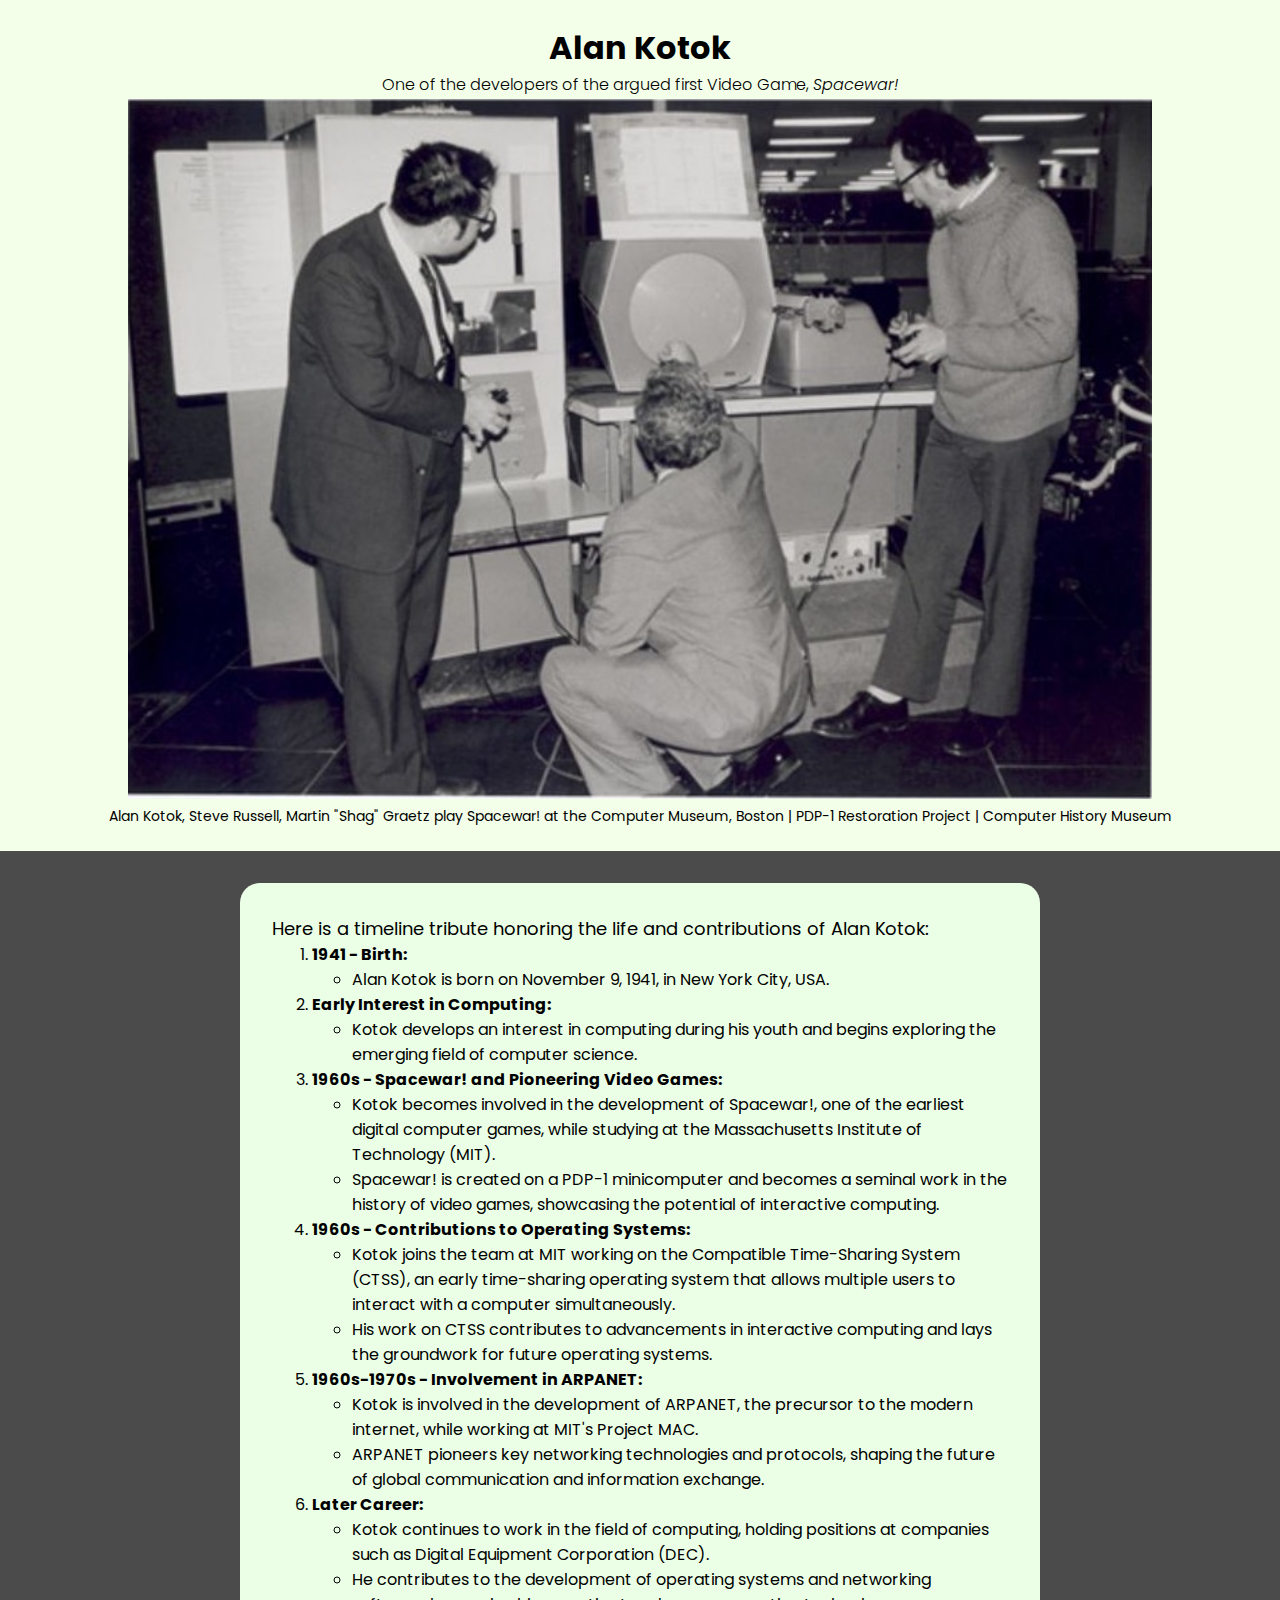
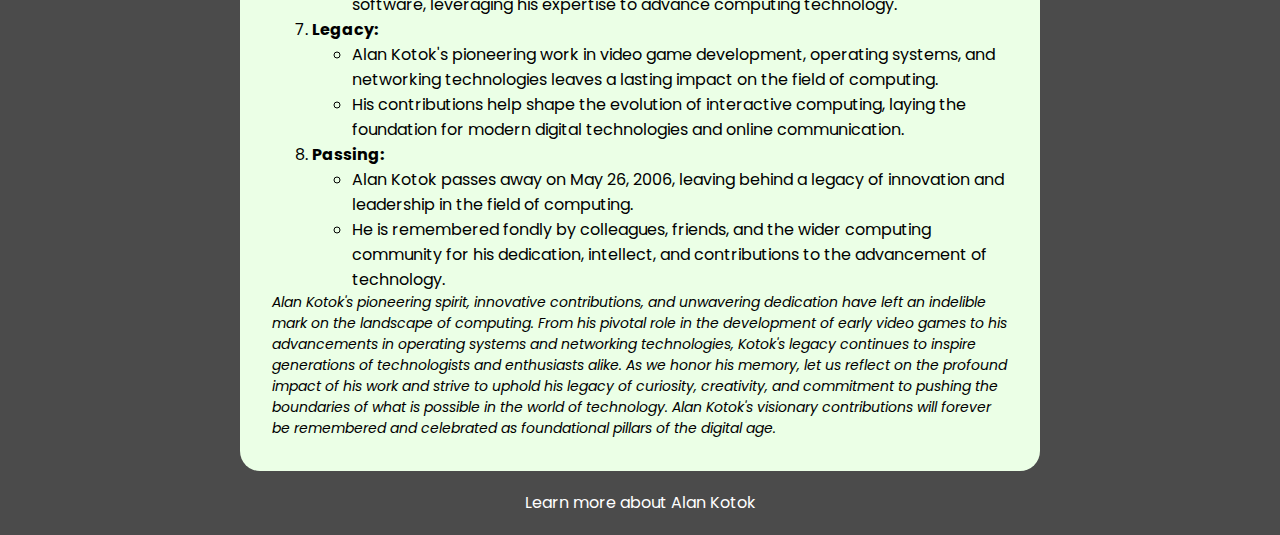
==== index.html @ a442a6fa "Tribute Page for deployment" ====
<!DOCTYPE html>
<html lang="en">
  <head>
    <meta charset="UTF-8" />
    <meta name="viewport" content="width=device-width, initial-scale=1.0" />
    <title>Tribute Page</title>
    <link rel="stylesheet" href="styles/styles.css" />
  </head>
  <body>
    
    <figure id="img-div">
      <section id="title-sect">
        <span id="title">Alan Kotok</span>
        <p>One of the developers of the argued first Video Game, <em>Spacewar!</em></p>
      </section>
      <img
        src="images/alan-kotok.jpg"
        alt="A photo of Alan Kotok along with the team who created Spacewar!"
        id="image"
      />
      <figcaption id="img-caption">
        Alan Kotok, Steve Russell, Martin "Shag" Graetz play Spacewar! at the
        Computer Museum, Boston | PDP-1 Restoration Project | Computer History
        Museum
      </figcaption>
    </figure>

    <section id="tribute-info">
      <span class="intro"
        >Here is a timeline tribute honoring the life and contributions of Alan
        Kotok:</span
      >
      <ol>
        <li>
          <strong>1941 - Birth:</strong>
          <ul>
            <li>
              Alan Kotok is born on November 9, 1941, in New York City, USA.
            </li>
          </ul>
        </li>

        <li>
          <strong>Early Interest in Computing:</strong>
          <ul>
            <li>
              Kotok develops an interest in computing during his youth and
              begins exploring the emerging field of computer science.
            </li>
          </ul>
        </li>

        <li>
          <strong>1960s - Spacewar! and Pioneering Video Games:</strong>
          <ul>
            <li>
              Kotok becomes involved in the development of Spacewar!, one of the
              earliest digital computer games, while studying at the
              Massachusetts Institute of Technology (MIT).
            </li>
            <li>
              Spacewar! is created on a PDP-1 minicomputer and becomes a seminal
              work in the history of video games, showcasing the potential of
              interactive computing.
            </li>
          </ul>
        </li>

        <li>
          <strong>1960s - Contributions to Operating Systems:</strong>
          <ul>
            <li>
              Kotok joins the team at MIT working on the Compatible Time-Sharing
              System (CTSS), an early time-sharing operating system that allows
              multiple users to interact with a computer simultaneously.
            </li>
            <li>
              His work on CTSS contributes to advancements in interactive
              computing and lays the groundwork for future operating systems.
            </li>
          </ul>
        </li>

        <li>
          <strong>1960s-1970s - Involvement in ARPANET:</strong>
          <ul>
            <li>
              Kotok is involved in the development of ARPANET, the precursor to
              the modern internet, while working at MIT's Project MAC.
            </li>
            <li>
              ARPANET pioneers key networking technologies and protocols,
              shaping the future of global communication and information
              exchange.
            </li>
          </ul>
        </li>

        <li>
          <strong>Later Career:</strong>
          <ul>
            <li>
              Kotok continues to work in the field of computing, holding
              positions at companies such as Digital Equipment Corporation
              (DEC).
            </li>
            <li>
              He contributes to the development of operating systems and
              networking software, leveraging his expertise to advance computing
              technology.
            </li>
          </ul>
        </li>

        <li>
          <strong>Legacy:</strong>
          <ul>
            <li>
              Alan Kotok's pioneering work in video game development, operating
              systems, and networking technologies leaves a lasting impact on
              the field of computing.
            </li>
            <li>
              His contributions help shape the evolution of interactive
              computing, laying the foundation for modern digital technologies
              and online communication.
            </li>
          </ul>
        </li>

        <li>
          <strong>Passing:</strong>
          <ul>
            <li>
              Alan Kotok passes away on May 26, 2006, leaving behind a legacy of
              innovation and leadership in the field of computing.
            </li>
            <li>
              He is remembered fondly by colleagues, friends, and the wider
              computing community for his dedication, intellect, and
              contributions to the advancement of technology.
            </li>
          </ul>
        </li>
      </ol>
      <p>
        Alan Kotok's pioneering spirit, innovative contributions, and unwavering
        dedication have left an indelible mark on the landscape of computing.
        From his pivotal role in the development of early video games to his
        advancements in operating systems and networking technologies, Kotok's
        legacy continues to inspire generations of technologists and enthusiasts
        alike. As we honor his memory, let us reflect on the profound impact of
        his work and strive to uphold his legacy of curiosity, creativity, and
        commitment to pushing the boundaries of what is possible in the world of
        technology. Alan Kotok's visionary contributions will forever be
        remembered and celebrated as foundational pillars of the digital age.
      </p>
    </section>
    <section id="tribute-link">
      <a href="https://www.chessprogramming.org/Alan_Kotok" target="_blank"
        >Learn more about Alan Kotok</a
      >
    </section>
  </body>
</html>
---- styles/styles.css ----
@import url('https://fonts.googleapis.com/css2?family=Poppins:ital,wght@0,100;0,200;0,300;0,400;0,500;0,600;0,700;0,800;0,900;1,100;1,200;1,300;1,400;1,500;1,600;1,700;1,800;1,900&display=swap');

*{
    margin: 0;
    padding: none;
    box-sizing: border-box;
    font-family: 'Poppins', sans-serif;
}

html{
    background-color: rgb(75, 75, 75);
}

#title-sect{
    max-width: 100%;
    height: 4vw;
    text-align: center;
    margin-bottom: 1.5rem;
}

#title{
    font-size: 32px;
    font-weight: 700;
}

#title-sect p{
    font-weight: 300;
}

#img-div{
    max-width: 100%;
    height: 100%;
    text-align: center;
    margin-bottom: 2rem;
    background-color: rgb(243, 255, 233);
    padding: 1.5rem 0;
}

#image{
    max-width: 100%;
    width: 1024px;
}

#img-caption{
    font-size: 14px;
}

#tribute-info{
    max-width: 100%;
    width: 800px;
    margin: 0 auto;
    padding: 2rem;
    background-color: rgb(235, 255, 230);
    border-radius: 20px;
}

.intro{
    font-weight: 400;
    font-size: 18px;
}

#tribute-info p{
    font-size: 14px;
    font-style: italic;
}

#tribute-link{
    max-width: 100%;
    height: 5vw;
    display: flex;
    justify-content: center;
    align-items: center;
}

#tribute-link a{
    border-radius: 10px;
    padding: 1rem;
    text-decoration: none;
    color: #fff;
}

#tribute-link a:hover{
    background-color: rgb(129, 129, 129);
    transition: 1s ease-in-out;
}
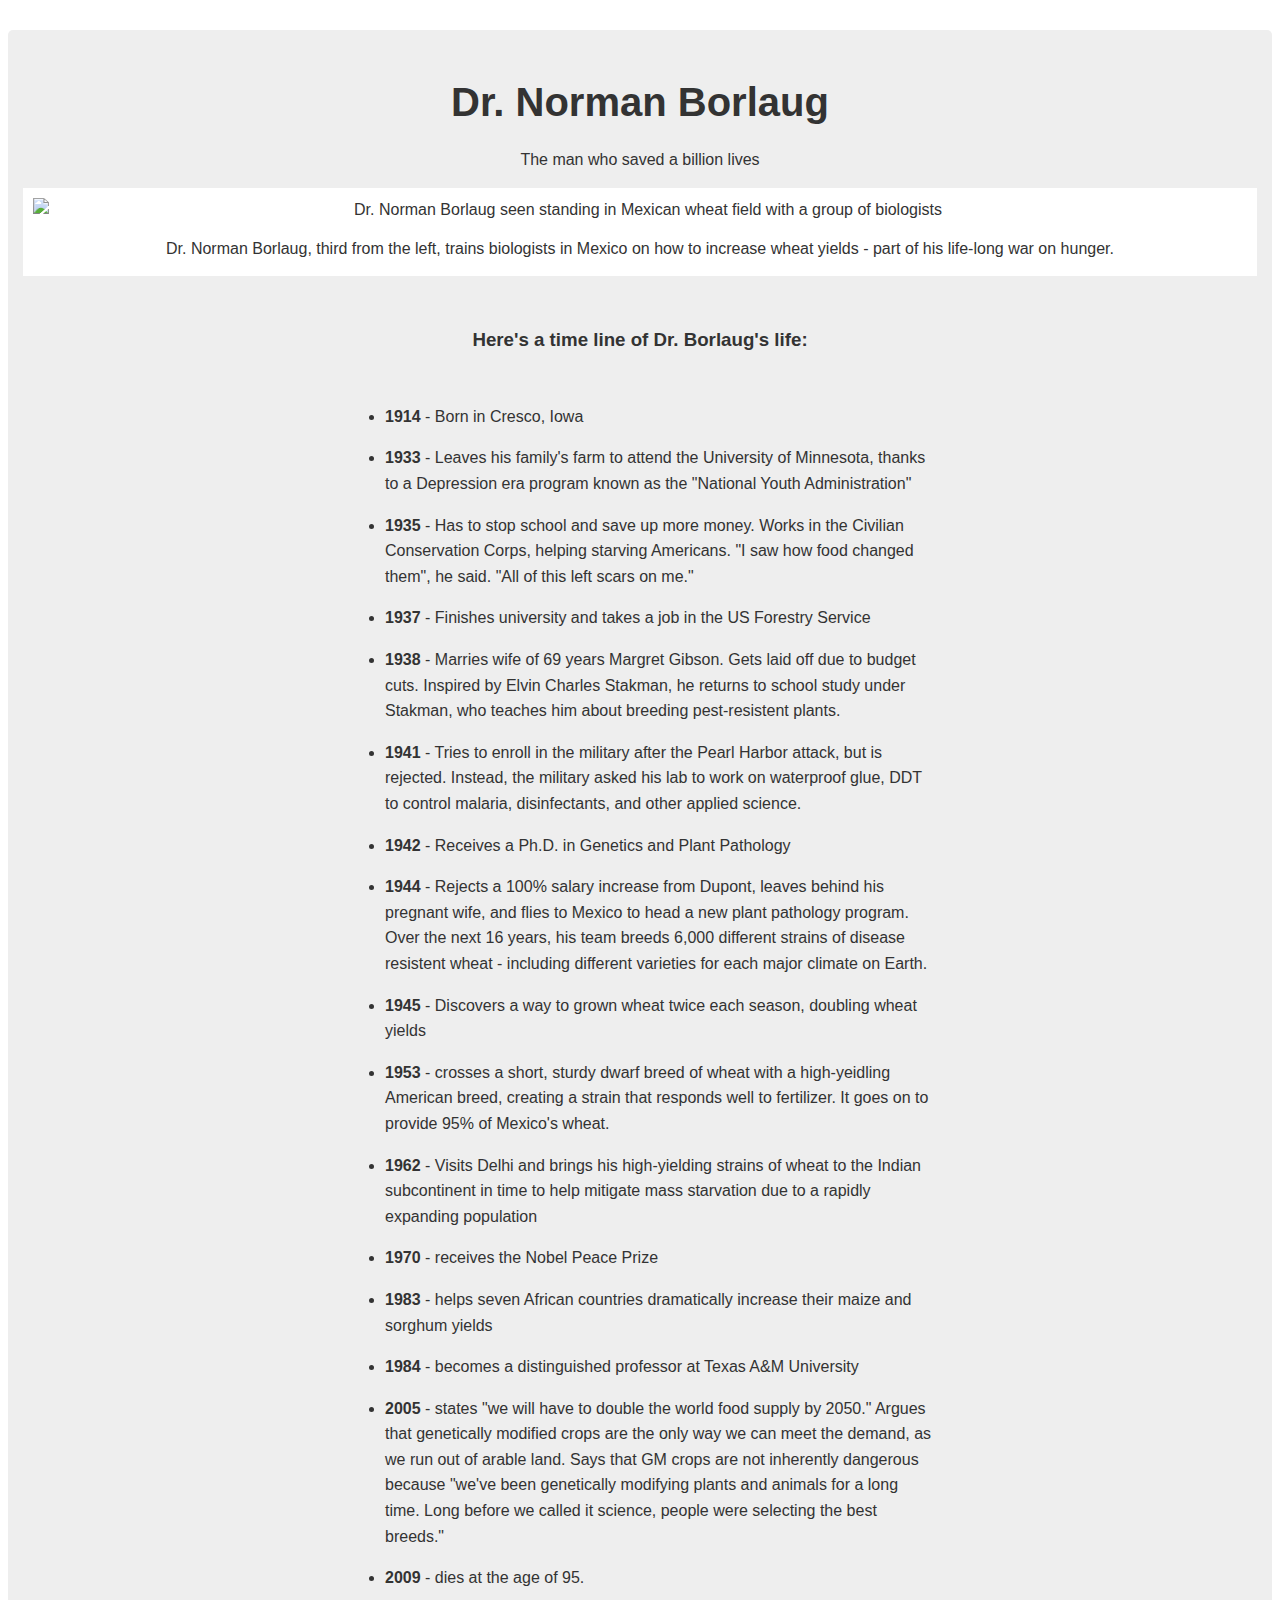
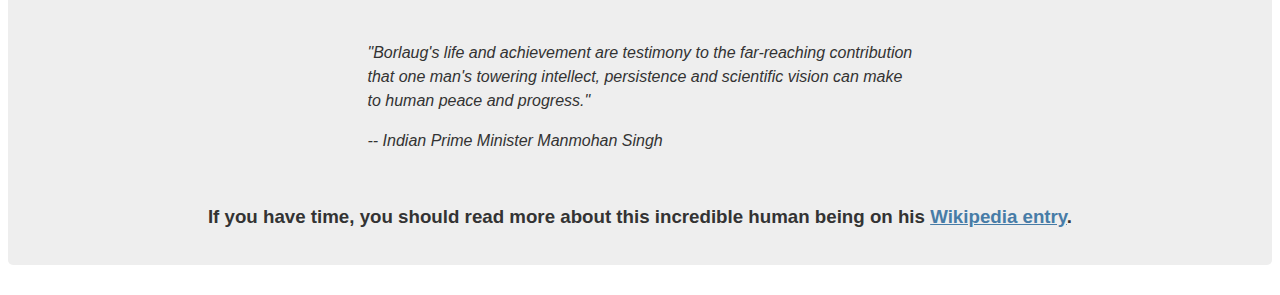
==== commit b375beb4: "Added template" ====
--- a/index.html
+++ b/index.html
@@ -1,165 +1,122 @@
 <!DOCTYPE html>
 <html lang="en">
-  <head>
-    <meta charset="UTF-8" />
-    <meta name="viewport" content="width=device-width, initial-scale=1.0" />
-    <title>Tribute Page</title>
-    <link rel="stylesheet" href="styles/styles.css" />
-  </head>
-  <body>
-    
+<head>
+  <meta charset="UTF-8">
+  <meta name="viewport" content="width=device-width, initial-scale=1.0">
+  <title>Tribute Page</title>
+  <link rel="stylesheet" href="styles/styles.css">
+</head>
+<body>
+  <main id="main">
+    <h1 id="title">Dr. Norman Borlaug</h1>
+    <p>The man who saved a billion lives</p>
     <figure id="img-div">
-      <section id="title-sect">
-        <span id="title">Alan Kotok</span>
-        <p>One of the developers of the argued first Video Game, <em>Spacewar!</em></p>
-      </section>
       <img
-        src="images/alan-kotok.jpg"
-        alt="A photo of Alan Kotok along with the team who created Spacewar!"
         id="image"
+        src="https://achievement.org/wp-content/uploads/2016/05/wordpress-NormWallace.jpg"
+        alt="Dr. Norman Borlaug seen standing in Mexican wheat field with a group of biologists"
       />
       <figcaption id="img-caption">
-        Alan Kotok, Steve Russell, Martin "Shag" Graetz play Spacewar! at the
-        Computer Museum, Boston | PDP-1 Restoration Project | Computer History
-        Museum
+        Dr. Norman Borlaug, third from the left, trains biologists in Mexico
+        on how to increase wheat yields - part of his life-long war on hunger.
       </figcaption>
     </figure>
-
     <section id="tribute-info">
-      <span class="intro"
-        >Here is a timeline tribute honoring the life and contributions of Alan
-        Kotok:</span
+      <h3 id="headline">Here's a time line of Dr. Borlaug's life:</h3>
+      <ul>
+        <li><strong>1914</strong> - Born in Cresco, Iowa</li>
+        <li>
+          <strong>1933</strong> - Leaves his family's farm to attend the
+          University of Minnesota, thanks to a Depression era program known as
+          the "National Youth Administration"
+        </li>
+        <li>
+          <strong>1935</strong> - Has to stop school and save up more money.
+          Works in the Civilian Conservation Corps, helping starving
+          Americans. "I saw how food changed them", he said. "All of this left
+          scars on me."
+        </li>
+        <li>
+          <strong>1937</strong> - Finishes university and takes a job in the
+          US Forestry Service
+        </li>
+        <li>
+          <strong>1938</strong> - Marries wife of 69 years Margret Gibson.
+          Gets laid off due to budget cuts. Inspired by Elvin Charles Stakman,
+          he returns to school study under Stakman, who teaches him about
+          breeding pest-resistent plants.
+        </li>
+        <li>
+          <strong>1941</strong> - Tries to enroll in the military after the
+          Pearl Harbor attack, but is rejected. Instead, the military asked
+          his lab to work on waterproof glue, DDT to control malaria,
+          disinfectants, and other applied science.
+        </li>
+        <li>
+          <strong>1942</strong> - Receives a Ph.D. in Genetics and Plant
+          Pathology
+        </li>
+        <li>
+          <strong>1944</strong> - Rejects a 100% salary increase from Dupont,
+          leaves behind his pregnant wife, and flies to Mexico to head a new
+          plant pathology program. Over the next 16 years, his team breeds
+          6,000 different strains of disease resistent wheat - including
+          different varieties for each major climate on Earth.
+        </li>
+        <li>
+          <strong>1945</strong> - Discovers a way to grown wheat twice each
+          season, doubling wheat yields
+        </li>
+        <li>
+          <strong>1953</strong> - crosses a short, sturdy dwarf breed of wheat
+          with a high-yeidling American breed, creating a strain that responds
+          well to fertilizer. It goes on to provide 95% of Mexico's wheat.
+        </li>
+        <li>
+          <strong>1962</strong> - Visits Delhi and brings his high-yielding
+          strains of wheat to the Indian subcontinent in time to help mitigate
+          mass starvation due to a rapidly expanding population
+        </li>
+        <li><strong>1970</strong> - receives the Nobel Peace Prize</li>
+        <li>
+          <strong>1983</strong> - helps seven African countries dramatically
+          increase their maize and sorghum yields
+        </li>
+        <li>
+          <strong>1984</strong> - becomes a distinguished professor at Texas
+          A&M University
+        </li>
+        <li>
+          <strong>2005</strong> - states "we will have to double the world
+          food supply by 2050." Argues that genetically modified crops are the
+          only way we can meet the demand, as we run out of arable land. Says
+          that GM crops are not inherently dangerous because "we've been
+          genetically modifying plants and animals for a long time. Long
+          before we called it science, people were selecting the best breeds."
+        </li>
+        <li><strong>2009</strong> - dies at the age of 95.</li>
+      </ul>
+      <blockquote
+        cite="http://news.rediff.com/report/2009/sep/14/pm-pays-tribute-to-father-of-green-revolution-borlaug.htm"
       >
-      <ol>
-        <li>
-          <strong>1941 - Birth:</strong>
-          <ul>
-            <li>
-              Alan Kotok is born on November 9, 1941, in New York City, USA.
-            </li>
-          </ul>
-        </li>
-
-        <li>
-          <strong>Early Interest in Computing:</strong>
-          <ul>
-            <li>
-              Kotok develops an interest in computing during his youth and
-              begins exploring the emerging field of computer science.
-            </li>
-          </ul>
-        </li>
-
-        <li>
-          <strong>1960s - Spacewar! and Pioneering Video Games:</strong>
-          <ul>
-            <li>
-              Kotok becomes involved in the development of Spacewar!, one of the
-              earliest digital computer games, while studying at the
-              Massachusetts Institute of Technology (MIT).
-            </li>
-            <li>
-              Spacewar! is created on a PDP-1 minicomputer and becomes a seminal
-              work in the history of video games, showcasing the potential of
-              interactive computing.
-            </li>
-          </ul>
-        </li>
-
-        <li>
-          <strong>1960s - Contributions to Operating Systems:</strong>
-          <ul>
-            <li>
-              Kotok joins the team at MIT working on the Compatible Time-Sharing
-              System (CTSS), an early time-sharing operating system that allows
-              multiple users to interact with a computer simultaneously.
-            </li>
-            <li>
-              His work on CTSS contributes to advancements in interactive
-              computing and lays the groundwork for future operating systems.
-            </li>
-          </ul>
-        </li>
-
-        <li>
-          <strong>1960s-1970s - Involvement in ARPANET:</strong>
-          <ul>
-            <li>
-              Kotok is involved in the development of ARPANET, the precursor to
-              the modern internet, while working at MIT's Project MAC.
-            </li>
-            <li>
-              ARPANET pioneers key networking technologies and protocols,
-              shaping the future of global communication and information
-              exchange.
-            </li>
-          </ul>
-        </li>
-
-        <li>
-          <strong>Later Career:</strong>
-          <ul>
-            <li>
-              Kotok continues to work in the field of computing, holding
-              positions at companies such as Digital Equipment Corporation
-              (DEC).
-            </li>
-            <li>
-              He contributes to the development of operating systems and
-              networking software, leveraging his expertise to advance computing
-              technology.
-            </li>
-          </ul>
-        </li>
-
-        <li>
-          <strong>Legacy:</strong>
-          <ul>
-            <li>
-              Alan Kotok's pioneering work in video game development, operating
-              systems, and networking technologies leaves a lasting impact on
-              the field of computing.
-            </li>
-            <li>
-              His contributions help shape the evolution of interactive
-              computing, laying the foundation for modern digital technologies
-              and online communication.
-            </li>
-          </ul>
-        </li>
-
-        <li>
-          <strong>Passing:</strong>
-          <ul>
-            <li>
-              Alan Kotok passes away on May 26, 2006, leaving behind a legacy of
-              innovation and leadership in the field of computing.
-            </li>
-            <li>
-              He is remembered fondly by colleagues, friends, and the wider
-              computing community for his dedication, intellect, and
-              contributions to the advancement of technology.
-            </li>
-          </ul>
-        </li>
-      </ol>
-      <p>
-        Alan Kotok's pioneering spirit, innovative contributions, and unwavering
-        dedication have left an indelible mark on the landscape of computing.
-        From his pivotal role in the development of early video games to his
-        advancements in operating systems and networking technologies, Kotok's
-        legacy continues to inspire generations of technologists and enthusiasts
-        alike. As we honor his memory, let us reflect on the profound impact of
-        his work and strive to uphold his legacy of curiosity, creativity, and
-        commitment to pushing the boundaries of what is possible in the world of
-        technology. Alan Kotok's visionary contributions will forever be
-        remembered and celebrated as foundational pillars of the digital age.
-      </p>
+        <p>
+          "Borlaug's life and achievement are testimony to the far-reaching
+          contribution that one man's towering intellect, persistence and
+          scientific vision can make to human peace and progress."
+        </p>
+        <cite>-- Indian Prime Minister Manmohan Singh</cite>
+      </blockquote>
+      <h3>
+        If you have time, you should read more about this incredible human
+        being on his
+        <a
+          id="tribute-link"
+          href="https://en.wikipedia.org/wiki/Norman_Borlaug"
+          target="_blank"
+          >Wikipedia entry</a
+        >.
+      </h3>
     </section>
-    <section id="tribute-link">
-      <a href="https://www.chessprogramming.org/Alan_Kotok" target="_blank"
-        >Learn more about Alan Kotok</a
-      >
-    </section>
-  </body>
-</html>
+  </main>
+</body>
+</html>--- a/styles/styles.css
+++ b/styles/styles.css
@@ -1,85 +1,100 @@
-@import url('https://fonts.googleapis.com/css2?family=Poppins:ital,wght@0,100;0,200;0,300;0,400;0,500;0,600;0,700;0,800;0,900;1,100;1,200;1,300;1,400;1,500;1,600;1,700;1,800;1,900&display=swap');
-
-*{
+html {
+    /* Setting a base font size of 10px give us easier rem calculations
+         Info: 1rem === 10px, 1.5rem === 15px, 2rem === 20px and so forth
+       */
+    font-size: 10px;
+  }
+  
+  body {
+    /* Native font stack https://getbootstrap.com/docs/4.2/content/reboot/#native-font-stack */
+    font-family: -apple-system, BlinkMacSystemFont, 'Segoe UI', 'Roboto',
+      'Helvetica Neue', Arial, sans-serif;
+    font-size: 1.6rem;
+    line-height: 1.5;
+    text-align: center;
+    color: #333;
     margin: 0;
-    padding: none;
-    box-sizing: border-box;
-    font-family: 'Poppins', sans-serif;
-}
-
-html{
-    background-color: rgb(75, 75, 75);
-}
-
-#title-sect{
+  }
+  
+  h1 {
+    font-size: 4rem;
+    margin-bottom: 0;
+  }
+  
+  @media (max-width: 460px) {
+    h1 {
+      font-size: 3.5rem;
+      line-height: 1.2;
+    }
+  }
+  
+  h2 {
+    font-size: 3.25rem;
+  }
+  
+  a {
+    color: #477ca7;
+  }
+  
+  a:visited {
+    color: #74638f;
+  }
+  
+  #main {
+    margin: 30px 8px;
+    padding: 15px;
+    border-radius: 5px;
+    background: #eee;
+  }
+  
+  @media (max-width: 460px) {
+    #main {
+      margin: 0;
+    }
+  }
+  
+  img {
     max-width: 100%;
-    height: 4vw;
+    display: block;
+    height: auto;
+    margin: 0 auto;
+  }
+  
+  #img-div {
+    background: white;
+    padding: 10px;
+    margin: 0;
+  }
+  
+  #img-caption {
+    margin: 15px 0 5px 0;
+  }
+  
+  @media (max-width: 460px) {
+    #img-caption {
+      font-size: 1.4rem;
+    }
+  }
+  
+  #headline {
+    margin: 50px 0;
     text-align: center;
-    margin-bottom: 1.5rem;
-}
-
-#title{
-    font-size: 32px;
-    font-weight: 700;
-}
-
-#title-sect p{
-    font-weight: 300;
-}
-
-#img-div{
-    max-width: 100%;
-    height: 100%;
-    text-align: center;
-    margin-bottom: 2rem;
-    background-color: rgb(243, 255, 233);
-    padding: 1.5rem 0;
-}
-
-#image{
-    max-width: 100%;
-    width: 1024px;
-}
-
-#img-caption{
-    font-size: 14px;
-}
-
-#tribute-info{
-    max-width: 100%;
-    width: 800px;
-    margin: 0 auto;
-    padding: 2rem;
-    background-color: rgb(235, 255, 230);
-    border-radius: 20px;
-}
-
-.intro{
-    font-weight: 400;
-    font-size: 18px;
-}
-
-#tribute-info p{
-    font-size: 14px;
+  }
+  
+  ul {
+    max-width: 550px;
+    margin: 0 auto 50px auto;
+    text-align: left;
+    line-height: 1.6;
+  }
+  
+  li {
+    margin: 16px 0;
+  }
+  
+  blockquote {
     font-style: italic;
-}
-
-#tribute-link{
-    max-width: 100%;
-    height: 5vw;
-    display: flex;
-    justify-content: center;
-    align-items: center;
-}
-
-#tribute-link a{
-    border-radius: 10px;
-    padding: 1rem;
-    text-decoration: none;
-    color: #fff;
-}
-
-#tribute-link a:hover{
-    background-color: rgb(129, 129, 129);
-    transition: 1s ease-in-out;
-}+    max-width: 545px;
+    margin: 0 auto 50px auto;
+    text-align: left;
+  }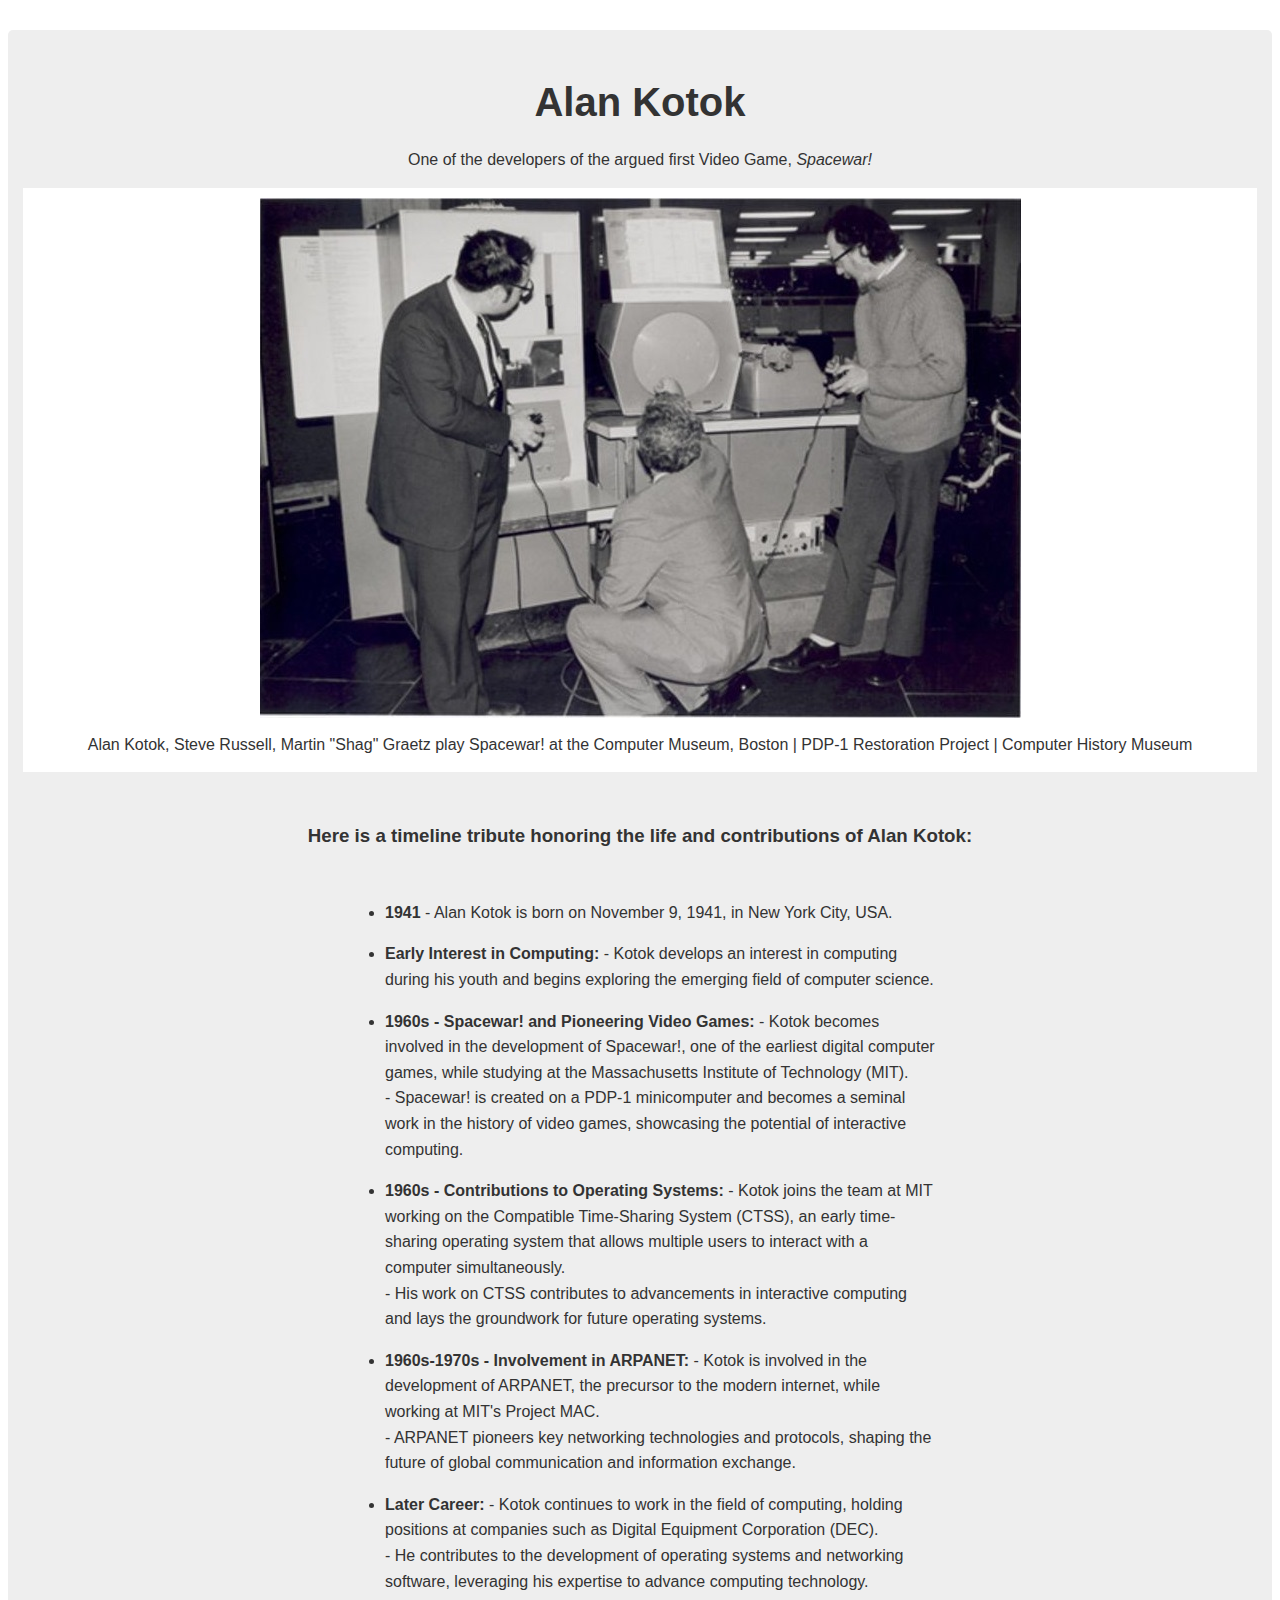
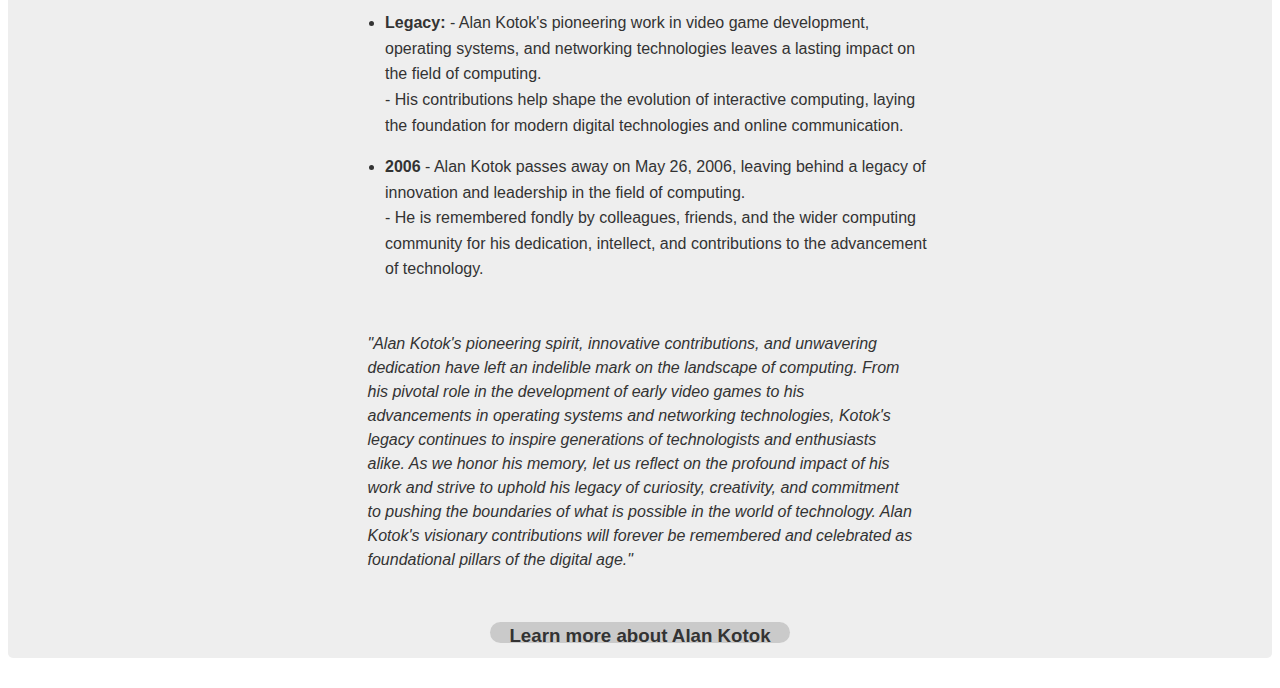
==== commit 67b302d7: "Restructured" ====
--- a/index.html
+++ b/index.html
@@ -8,113 +8,98 @@
 </head>
 <body>
   <main id="main">
-    <h1 id="title">Dr. Norman Borlaug</h1>
-    <p>The man who saved a billion lives</p>
+    <h1 id="title">Alan Kotok</h1>
+    <p>One of the developers of the argued first Video Game, <em>Spacewar!</em></p>
+
     <figure id="img-div">
       <img
         id="image"
-        src="https://achievement.org/wp-content/uploads/2016/05/wordpress-NormWallace.jpg"
-        alt="Dr. Norman Borlaug seen standing in Mexican wheat field with a group of biologists"
+        src="images/alan-kotok.jpg"
+        alt="A photo of Alan Kotok along with the team who created Spacewar!"
       />
+
       <figcaption id="img-caption">
-        Dr. Norman Borlaug, third from the left, trains biologists in Mexico
-        on how to increase wheat yields - part of his life-long war on hunger.
+        Alan Kotok, Steve Russell, Martin "Shag" Graetz play Spacewar! at the
+        Computer Museum, Boston | PDP-1 Restoration Project | Computer History
+        Museum
       </figcaption>
     </figure>
+
     <section id="tribute-info">
-      <h3 id="headline">Here's a time line of Dr. Borlaug's life:</h3>
+      <h3 id="headline">Here is a timeline tribute honoring the life and contributions of Alan
+        Kotok:</h3>
       <ul>
-        <li><strong>1914</strong> - Born in Cresco, Iowa</li>
+        <li><strong>1941</strong> - Alan Kotok is born on November 9, 1941, in New York City, USA.</li>
         <li>
-          <strong>1933</strong> - Leaves his family's farm to attend the
-          University of Minnesota, thanks to a Depression era program known as
-          the "National Youth Administration"
+          <strong>Early Interest in Computing:</strong> - Kotok develops an interest in computing during his youth and
+          begins exploring the emerging field of computer science.
         </li>
         <li>
-          <strong>1935</strong> - Has to stop school and save up more money.
-          Works in the Civilian Conservation Corps, helping starving
-          Americans. "I saw how food changed them", he said. "All of this left
-          scars on me."
+          <strong>1960s - Spacewar! and Pioneering Video Games:</strong> - Kotok becomes involved in the development of Spacewar!, one of the
+          earliest digital computer games, while studying at the
+          Massachusetts Institute of Technology (MIT). <br>
+          - Spacewar! is created on a PDP-1 minicomputer and becomes a seminal
+              work in the history of video games, showcasing the potential of
+              interactive computing.
         </li>
         <li>
-          <strong>1937</strong> - Finishes university and takes a job in the
-          US Forestry Service
+          <strong>1960s - Contributions to Operating Systems:</strong> - Kotok joins the team at MIT working on the Compatible Time-Sharing
+          System (CTSS), an early time-sharing operating system that allows
+          multiple users to interact with a computer simultaneously. <br>
+          - His work on CTSS contributes to advancements in interactive
+          computing and lays the groundwork for future operating systems.
         </li>
         <li>
-          <strong>1938</strong> - Marries wife of 69 years Margret Gibson.
-          Gets laid off due to budget cuts. Inspired by Elvin Charles Stakman,
-          he returns to school study under Stakman, who teaches him about
-          breeding pest-resistent plants.
+          <strong>1960s-1970s - Involvement in ARPANET:</strong> - Kotok is involved in the development of ARPANET, the precursor to
+          the modern internet, while working at MIT's Project MAC. <br>
+          - ARPANET pioneers key networking technologies and protocols,
+          shaping the future of global communication and information
+          exchange.
         </li>
         <li>
-          <strong>1941</strong> - Tries to enroll in the military after the
-          Pearl Harbor attack, but is rejected. Instead, the military asked
-          his lab to work on waterproof glue, DDT to control malaria,
-          disinfectants, and other applied science.
+          <strong>Later Career:</strong> - Kotok continues to work in the field of computing, holding
+          positions at companies such as Digital Equipment Corporation
+          (DEC). <br>
+          - He contributes to the development of operating systems and
+          networking software, leveraging his expertise to advance computing
+          technology.
         </li>
         <li>
-          <strong>1942</strong> - Receives a Ph.D. in Genetics and Plant
-          Pathology
+          <strong>Legacy:</strong> - Alan Kotok's pioneering work in video game development, operating
+          systems, and networking technologies leaves a lasting impact on
+          the field of computing. <br>
+          - His contributions help shape the evolution of interactive
+          computing, laying the foundation for modern digital technologies
+          and online communication.
         </li>
         <li>
-          <strong>1944</strong> - Rejects a 100% salary increase from Dupont,
-          leaves behind his pregnant wife, and flies to Mexico to head a new
-          plant pathology program. Over the next 16 years, his team breeds
-          6,000 different strains of disease resistent wheat - including
-          different varieties for each major climate on Earth.
+          <strong>2006</strong> - Alan Kotok passes away on May 26, 2006, leaving behind a legacy of
+          innovation and leadership in the field of computing. <br>
+          - He is remembered fondly by colleagues, friends, and the wider
+          computing community for his dedication, intellect, and
+          contributions to the advancement of technology.
         </li>
-        <li>
-          <strong>1945</strong> - Discovers a way to grown wheat twice each
-          season, doubling wheat yields
-        </li>
-        <li>
-          <strong>1953</strong> - crosses a short, sturdy dwarf breed of wheat
-          with a high-yeidling American breed, creating a strain that responds
-          well to fertilizer. It goes on to provide 95% of Mexico's wheat.
-        </li>
-        <li>
-          <strong>1962</strong> - Visits Delhi and brings his high-yielding
-          strains of wheat to the Indian subcontinent in time to help mitigate
-          mass starvation due to a rapidly expanding population
-        </li>
-        <li><strong>1970</strong> - receives the Nobel Peace Prize</li>
-        <li>
-          <strong>1983</strong> - helps seven African countries dramatically
-          increase their maize and sorghum yields
-        </li>
-        <li>
-          <strong>1984</strong> - becomes a distinguished professor at Texas
-          A&M University
-        </li>
-        <li>
-          <strong>2005</strong> - states "we will have to double the world
-          food supply by 2050." Argues that genetically modified crops are the
-          only way we can meet the demand, as we run out of arable land. Says
-          that GM crops are not inherently dangerous because "we've been
-          genetically modifying plants and animals for a long time. Long
-          before we called it science, people were selecting the best breeds."
-        </li>
-        <li><strong>2009</strong> - dies at the age of 95.</li>
       </ul>
       <blockquote
-        cite="http://news.rediff.com/report/2009/sep/14/pm-pays-tribute-to-father-of-green-revolution-borlaug.htm"
+        cite="https://computerhistory.org/"
       >
         <p>
-          "Borlaug's life and achievement are testimony to the far-reaching
-          contribution that one man's towering intellect, persistence and
-          scientific vision can make to human peace and progress."
+          "Alan Kotok's pioneering spirit, innovative contributions, and unwavering
+          dedication have left an indelible mark on the landscape of computing.
+          From his pivotal role in the development of early video games to his
+          advancements in operating systems and networking technologies, Kotok's
+          legacy continues to inspire generations of technologists and enthusiasts
+          alike. As we honor his memory, let us reflect on the profound impact of
+          his work and strive to uphold his legacy of curiosity, creativity, and
+          commitment to pushing the boundaries of what is possible in the world of
+          technology. Alan Kotok's visionary contributions will forever be
+          remembered and celebrated as foundational pillars of the digital age."
         </p>
-        <cite>-- Indian Prime Minister Manmohan Singh</cite>
       </blockquote>
-      <h3>
-        If you have time, you should read more about this incredible human
-        being on his
-        <a
-          id="tribute-link"
-          href="https://en.wikipedia.org/wiki/Norman_Borlaug"
-          target="_blank"
-          >Wikipedia entry</a
-        >.
+
+      <h3 class="tribute-link-container">
+        <a href="https://www.chessprogramming.org/Alan_Kotok" target="_blank" id="tribute-link"
+        >Learn more about Alan Kotok</a>
       </h3>
     </section>
   </main>
--- a/styles/styles.css
+++ b/styles/styles.css
@@ -97,4 +97,22 @@
     max-width: 545px;
     margin: 0 auto 50px auto;
     text-align: left;
+  }
+
+  .tribute-link-container{
+    max-width: 300px;
+    height: 1.6vw;
+    background-color: #cacaca;
+    border-radius: 20px;
+    margin: 0 auto;
+  }
+
+  #tribute-link{
+    text-decoration: none;
+    color: #333;
+  }
+
+  .tribute-link-container:hover{
+    background-color: #b6b6b6;
+    transition: .5s ease-in-out;
   }